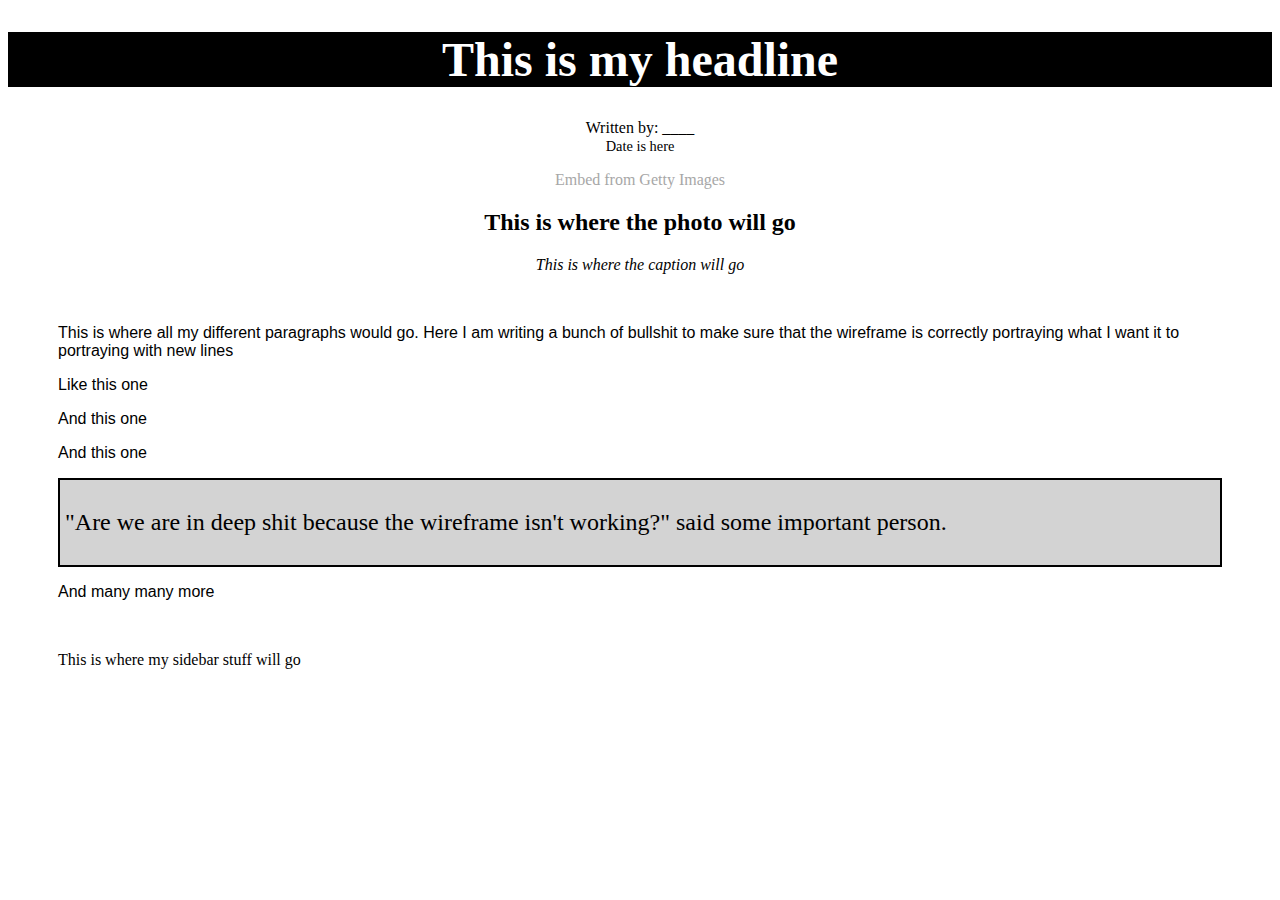
==== JOUR352exam/index.html @ a1483f26 "Add files via upload" ====
<!doctype html>
<html class="no-js" lang="en" dir="ltr">
<head>
<meta charset="utf-8">
<meta http-equiv="x-ua-compatible" content="ie=edge">
<meta name="viewport" content="width=device-width, initial-scale=1.0">
<title>Bode Ramsay - Exam for JOUR352</title>
<link rel="stylesheet" href="css/style.css">
<link rel="stylesheet" href="css/foundation.css">

<!-- FILL OUT META TAGS! -->
<meta name="description" content="">
<meta name="author" content="">

<!--TWITTER SUMMARY CARD-->
<meta name="twitter:card" content="summary_large_image">
<meta name="twitter:title" content="">

<!--OPEN GRAPH CARD-->
<meta property="og:title" content="">
<meta property="og:site_name" content="">
<meta property="og:url" content="">
<meta property="og:description" content="">
<meta property="og:type" content="website">
<meta property="og:image" content="Photo3.jpg">

</head>
<body>

    <div class = "grid-container">

    <div class = "grid-x grid-padding-x">

    <div id = "topHeader" class = "large-12 cell">
        <h1>This is my headline</h1>
    </div>

    <div id = "authorDate" class = "large-12 cell">
        <p>Written by: ____<br><span id="smallText">Date is here</span></p>
    </div>

    <div id = "mainPhoto" class = "large-12 cell">
        <!--Insert photo/multimedia here -->
        <a id='9Lv6cbrmQAx93Ws_ly1wvg' class='gie-single' href='http://www.gettyimages.com/detail/sb10065571a-001' target='_blank' style='color:#a7a7a7;text-decoration:none;font-weight:normal !important;border:none;display:inline-block;'>Embed from Getty Images</a><script>window.gie=window.gie||function(c){(gie.q=gie.q||[]).push(c)};gie(function(){gie.widgets.load({id:'9Lv6cbrmQAx93Ws_ly1wvg',sig:'90yk5d7h2U7V2ior_7IcAEV6jKkW2nj6ivL8jGWXTao=',w:'393px',h:'435px',items:'sb10065571a-001',caption: false ,tld:'com',is360: false })});</script><script src='//embed-cdn.gettyimages.com/widgets.js' charset='utf-8' async></script>
        <h2>This is where the photo will go</h2>
    </div>
    <div id="caption" class = "large-12 cell">
        <p><i>This is where the caption will go</i></p>
    </div>

    <div id="mainText" class="large-8 medium-8 small-12 cell">
        <p>This is where all my different paragraphs would go. Here I am writing a bunch of bullshit to make sure that the wireframe is correctly portraying what I want it to portraying with new lines</p>
        <p>Like this one</p> 
        <p>And this one</p> 
        <p>And this one</p> 

        <div id="pullquote">
            <p>"Are we are in deep shit because the wireframe isn't working?" said some important person.</p>
        </div>

        <p>And many many more</p>

    </div>

    <div id="sidebar" class="large-4 medium-4 cell">
        <p>This is where my sidebar stuff will go</p>


    </div>


    </div>
    </div>



</body>
</html>
---- JOUR352exam/css/style.css ----
h1 {
    color: white;
    text-align: center;
    font-size: 3em;
}

#topHeader {
    background-color: black;
    width: 100%;
}

#authorDate {
    text-align: center;
}

#smallText {
    font-size: 90%;
}

#mainPhoto {
    text-align: center;
    display: block;
    margin-left: auto;
    margin-right: auto;
    width: 50%;
}

#caption {
    text-align: center;
    display: block;
    margin-left: auto;
    margin-right: auto;
    width: 50%;
} 

#mainText {
   font-family: Arial, Helvetica, sans-serif;
   margin: 50px;
}

#pullquote {
    font-family: 'Times New Roman', Times, serif;
    font-size: 150%;
    background-color: lightgray;
    border: 2px solid black;
    padding: 5px;
    
}

#sidebar {
    margin: 50px;
}
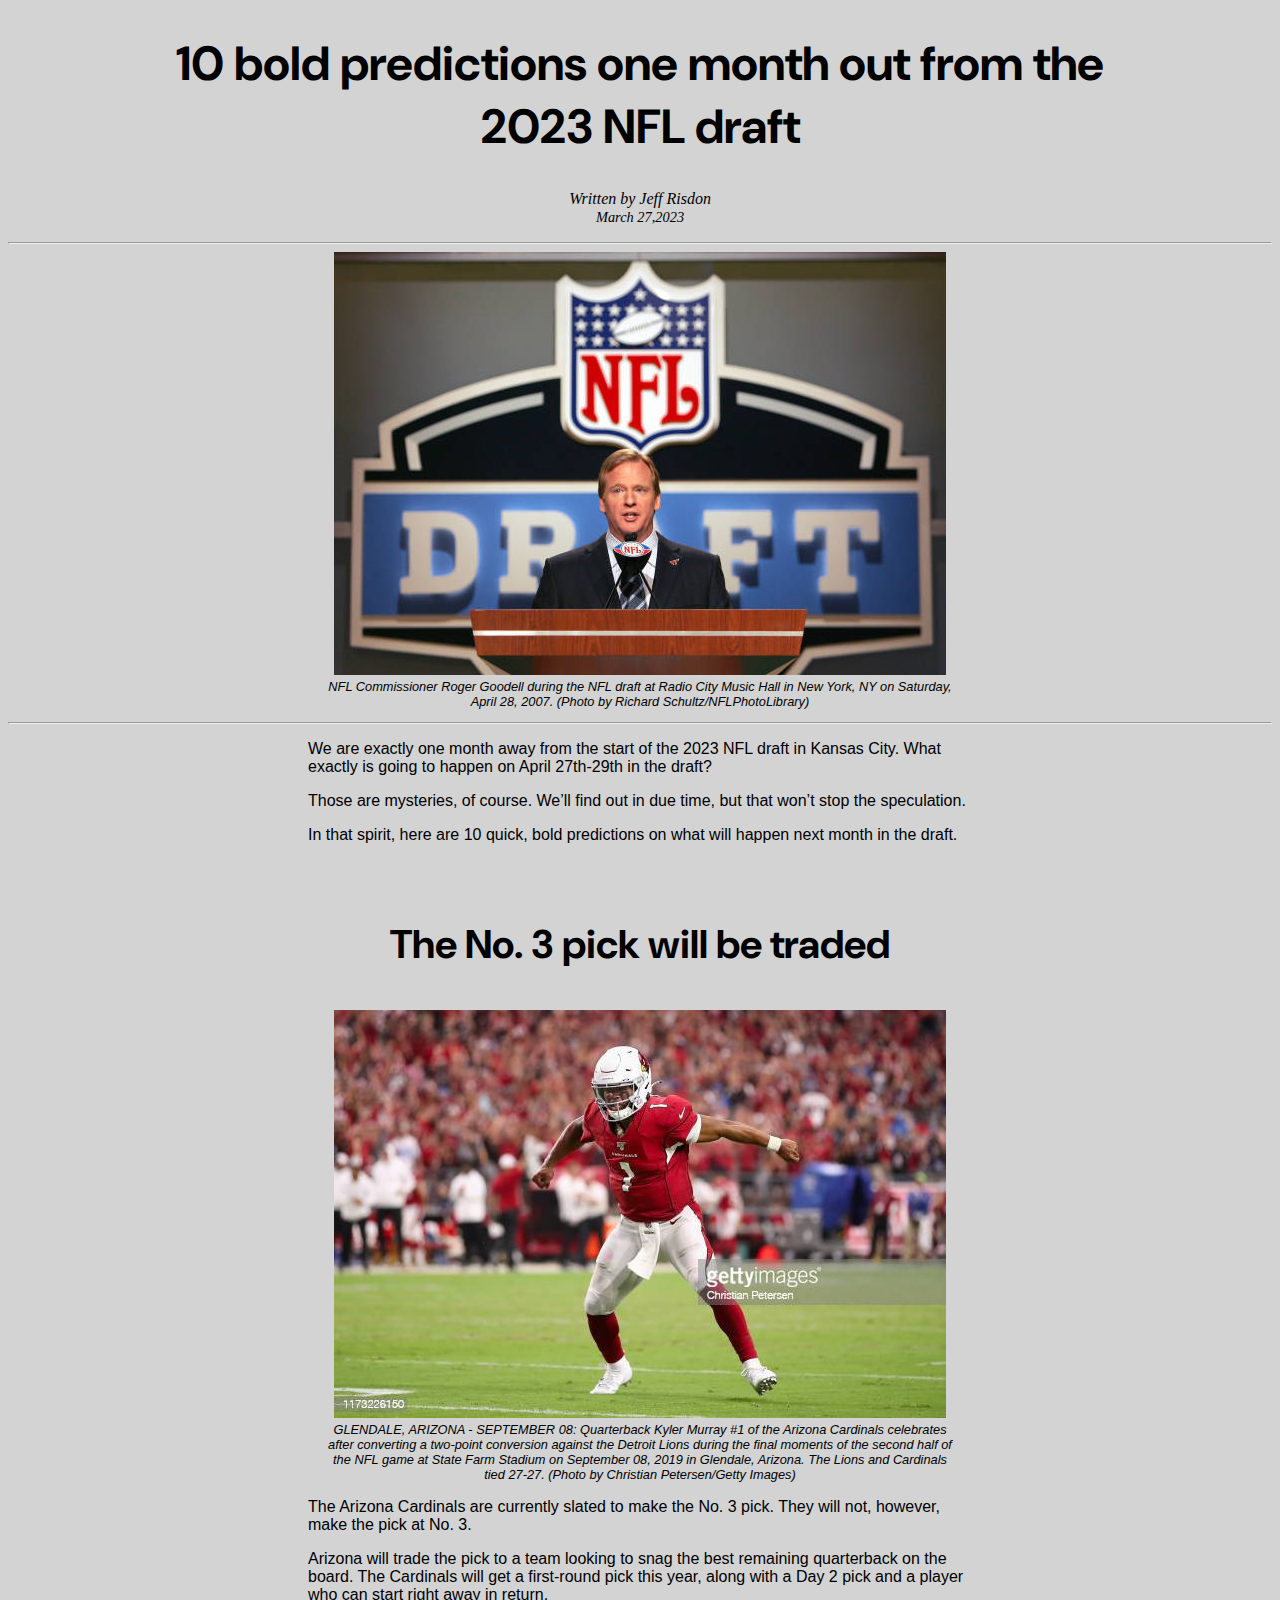
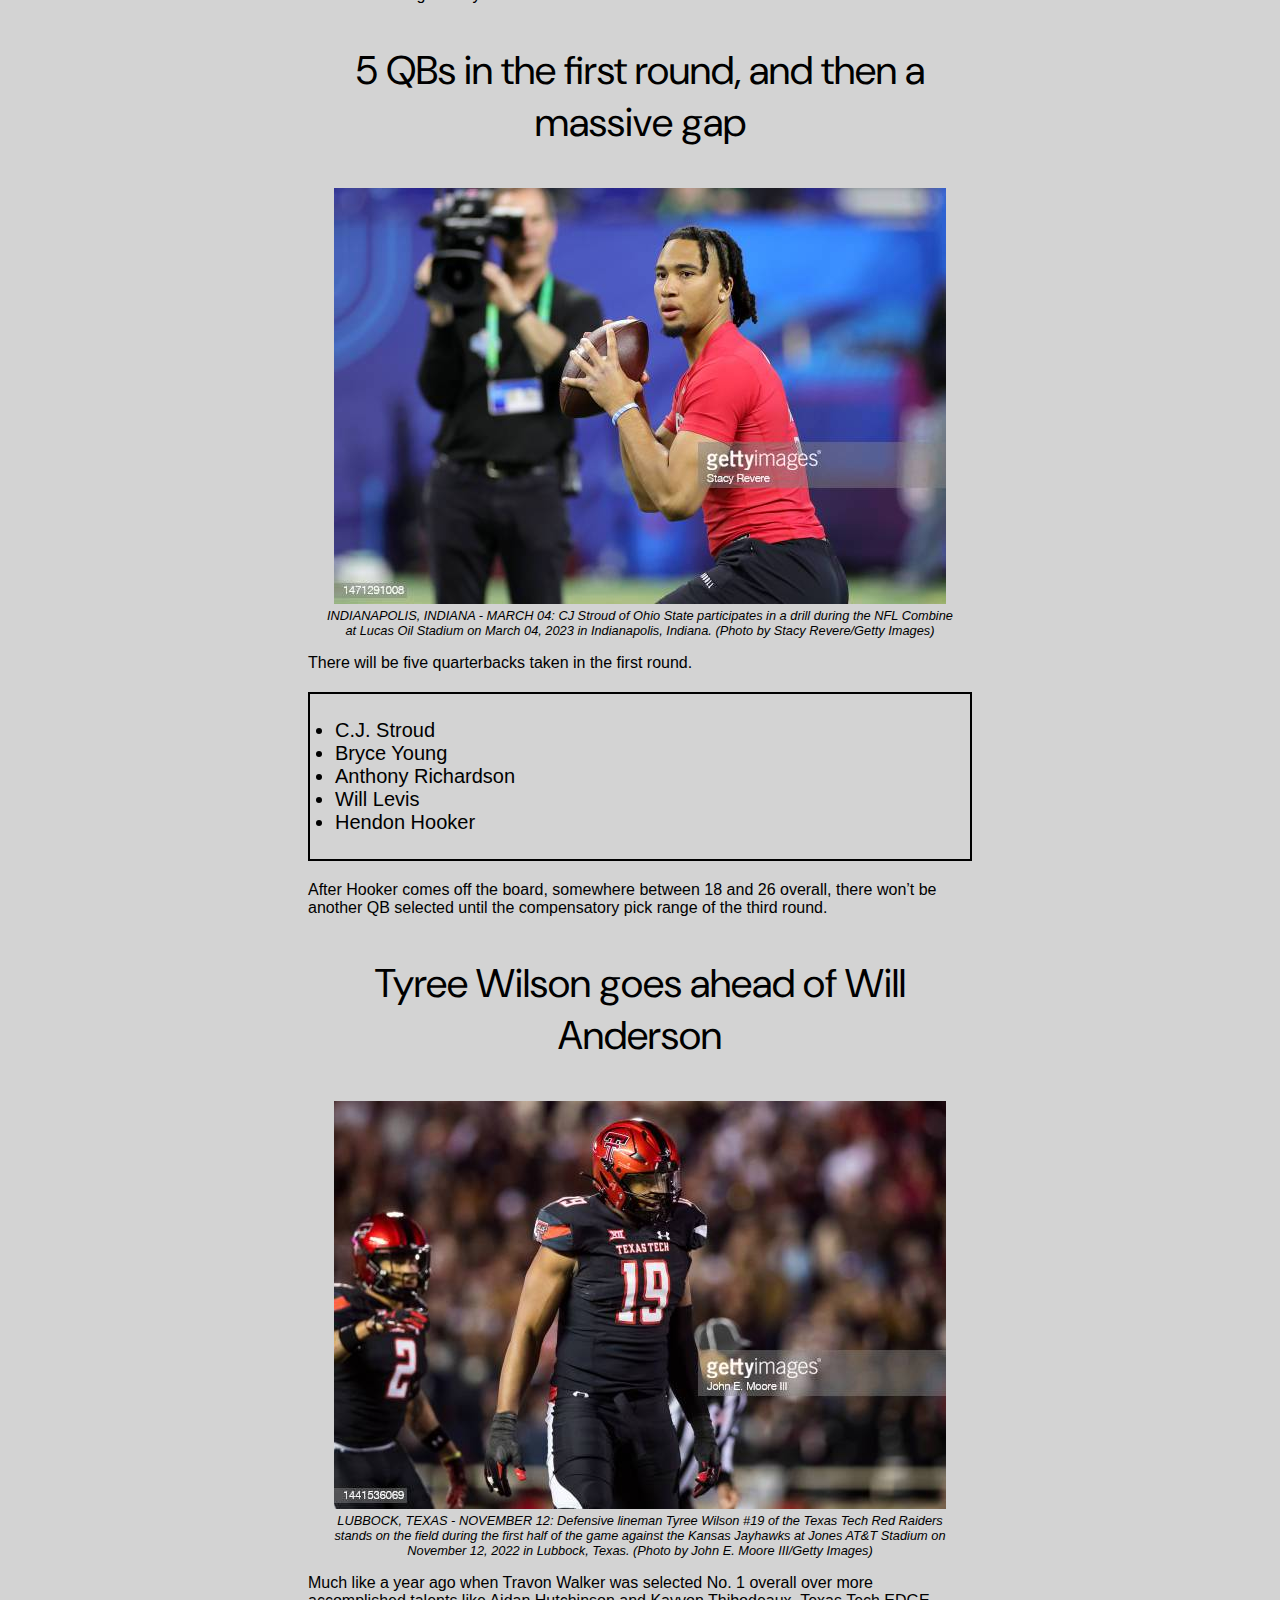
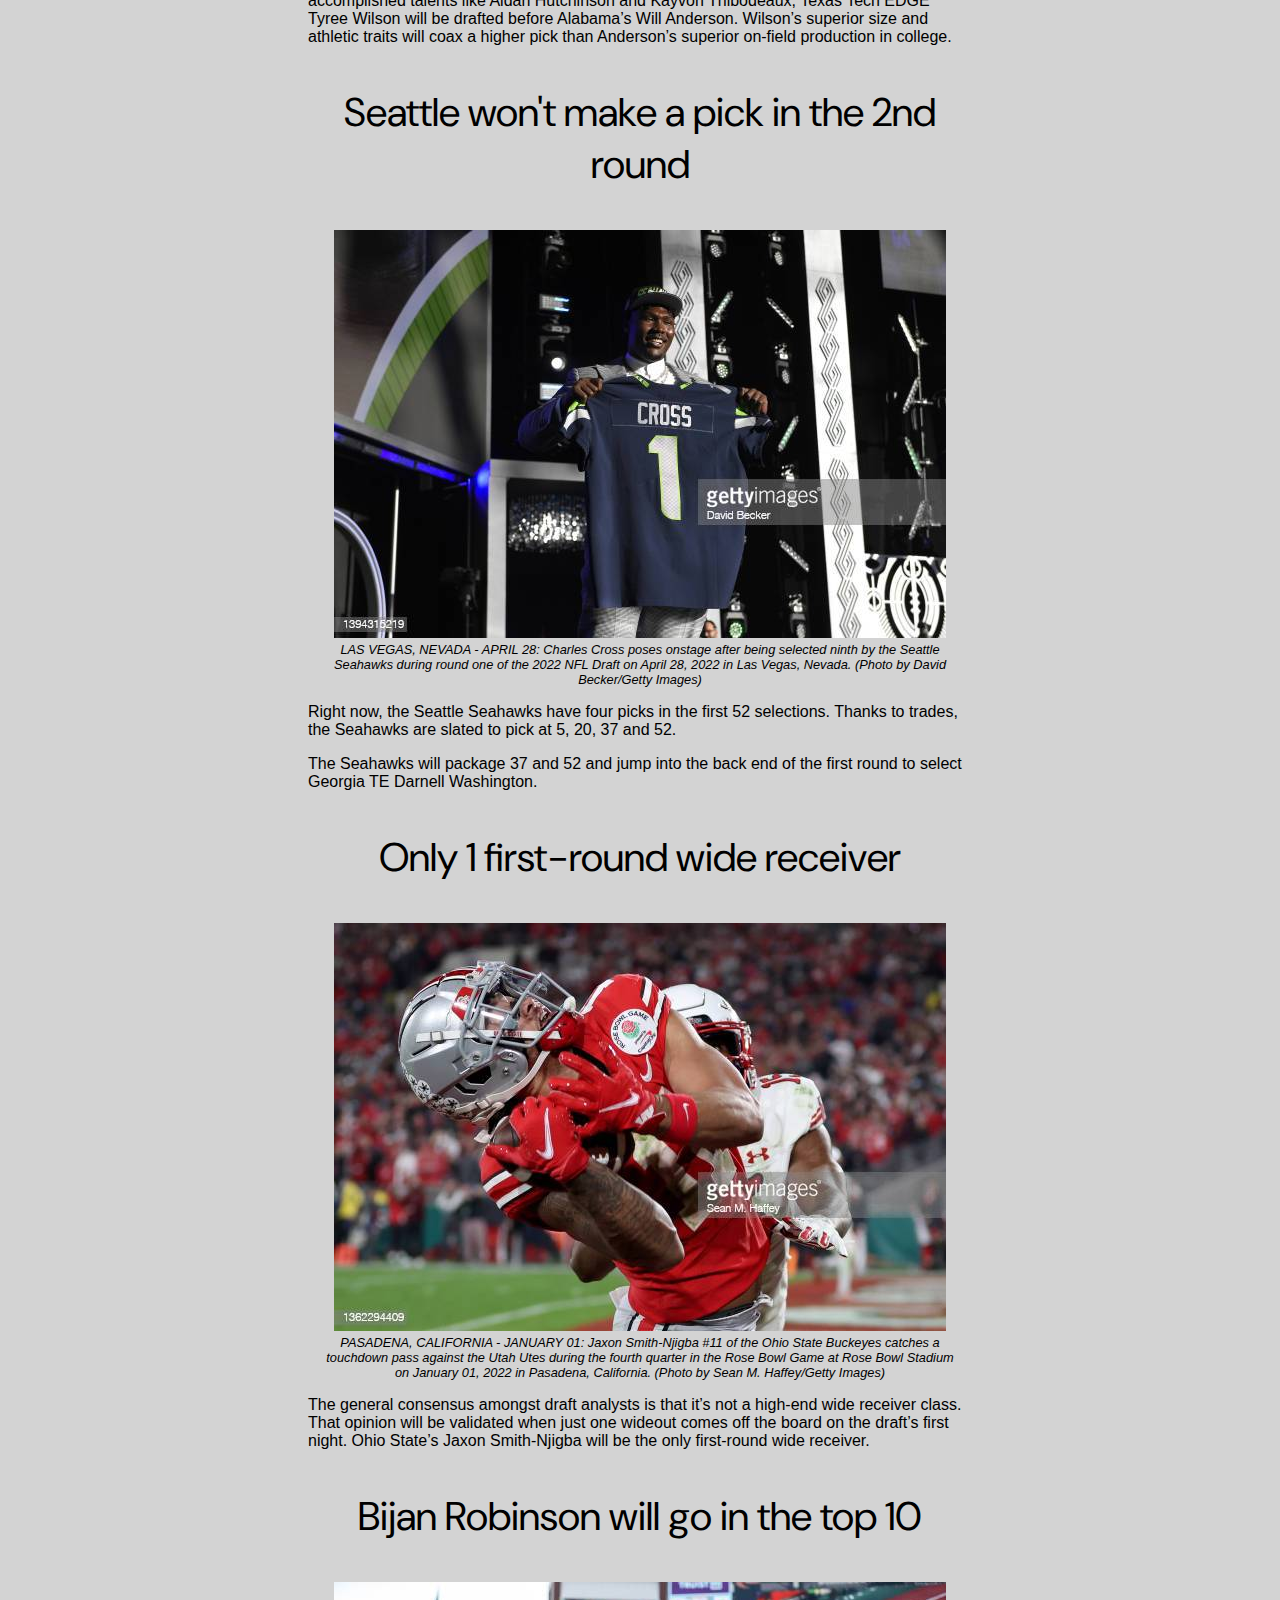
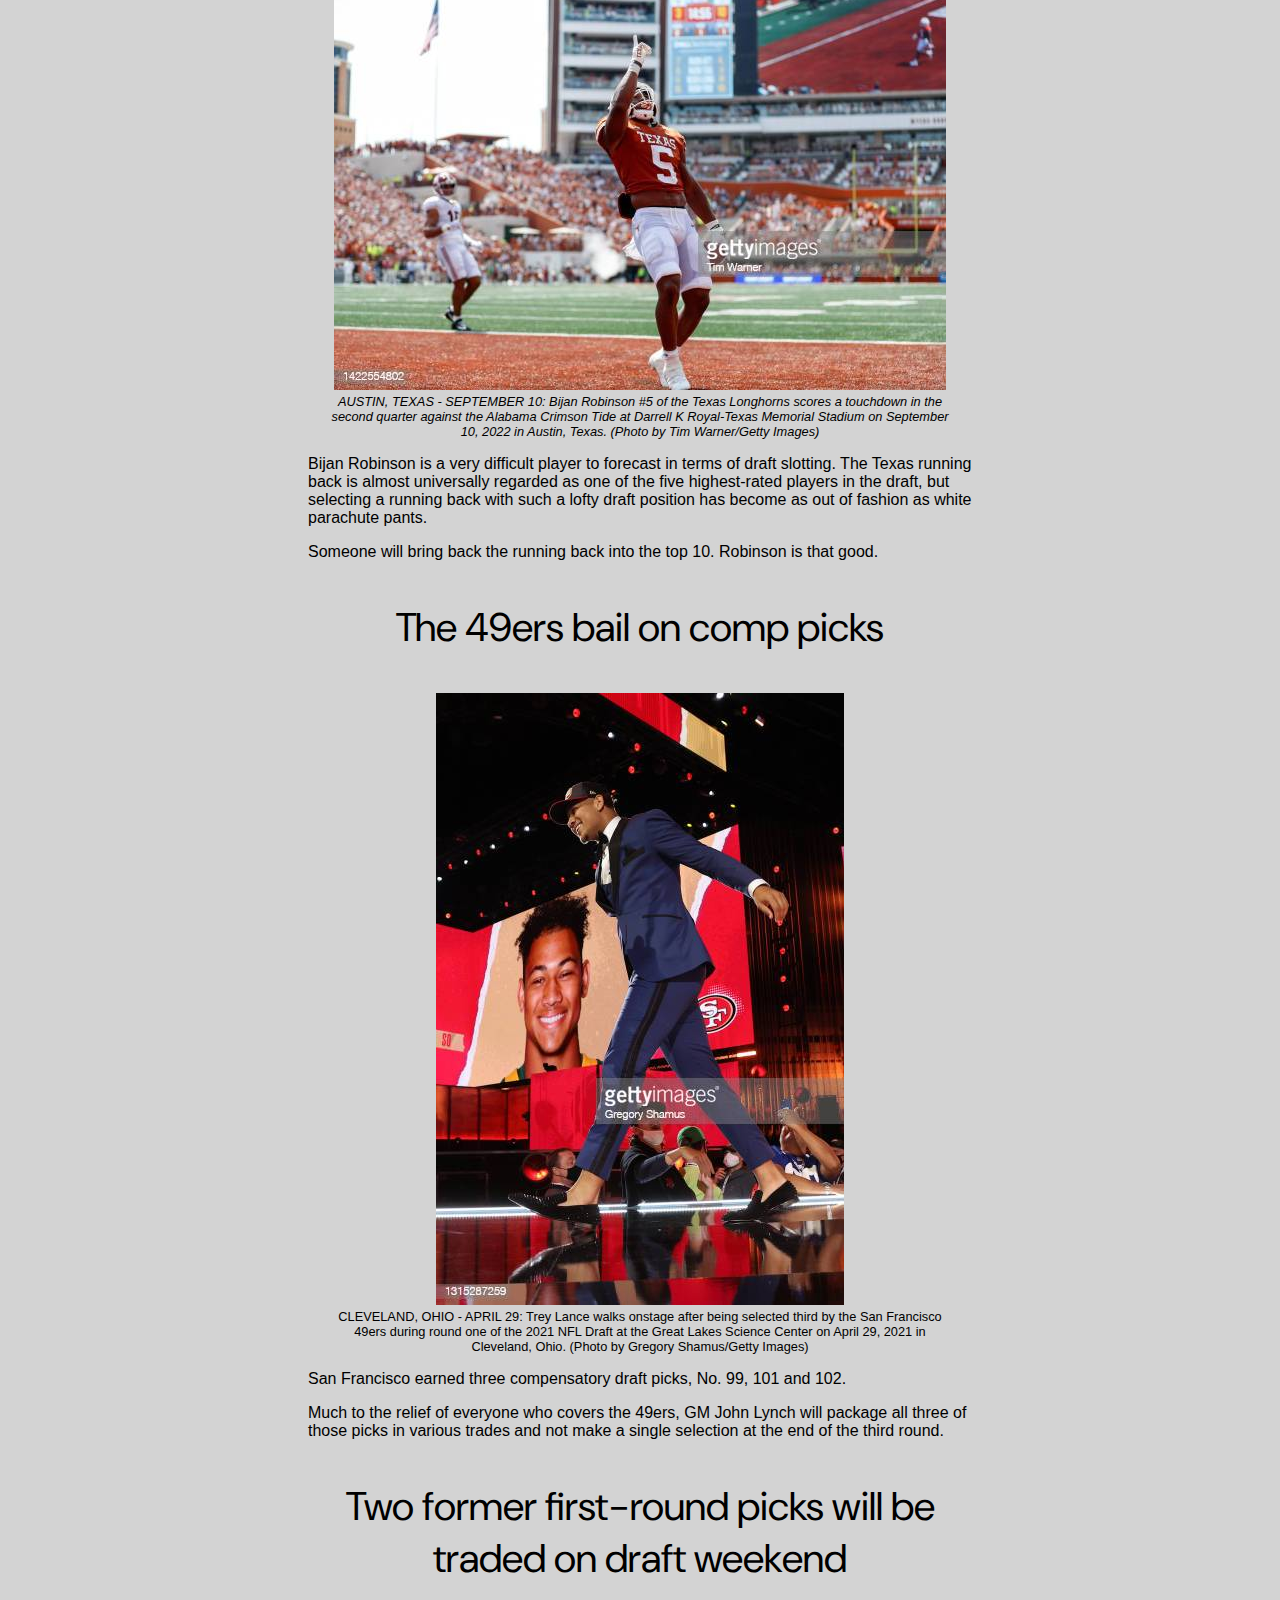
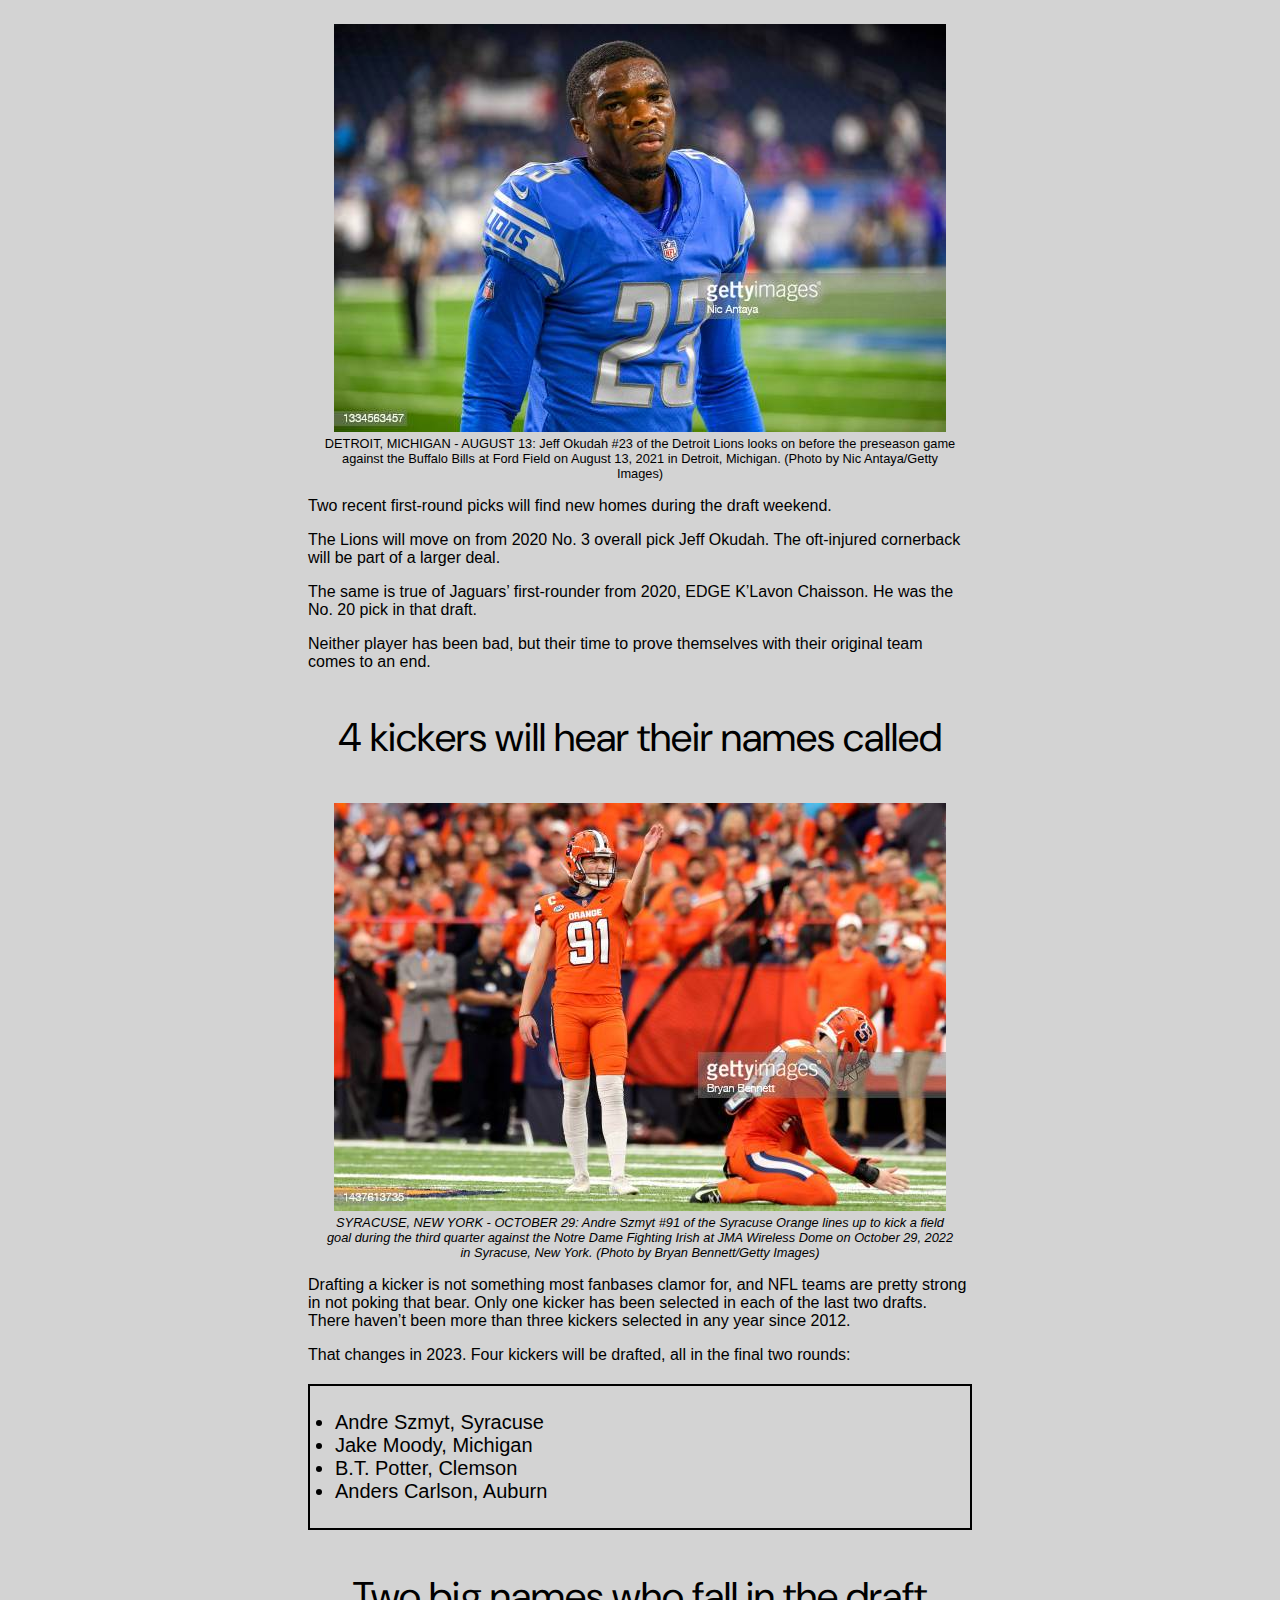
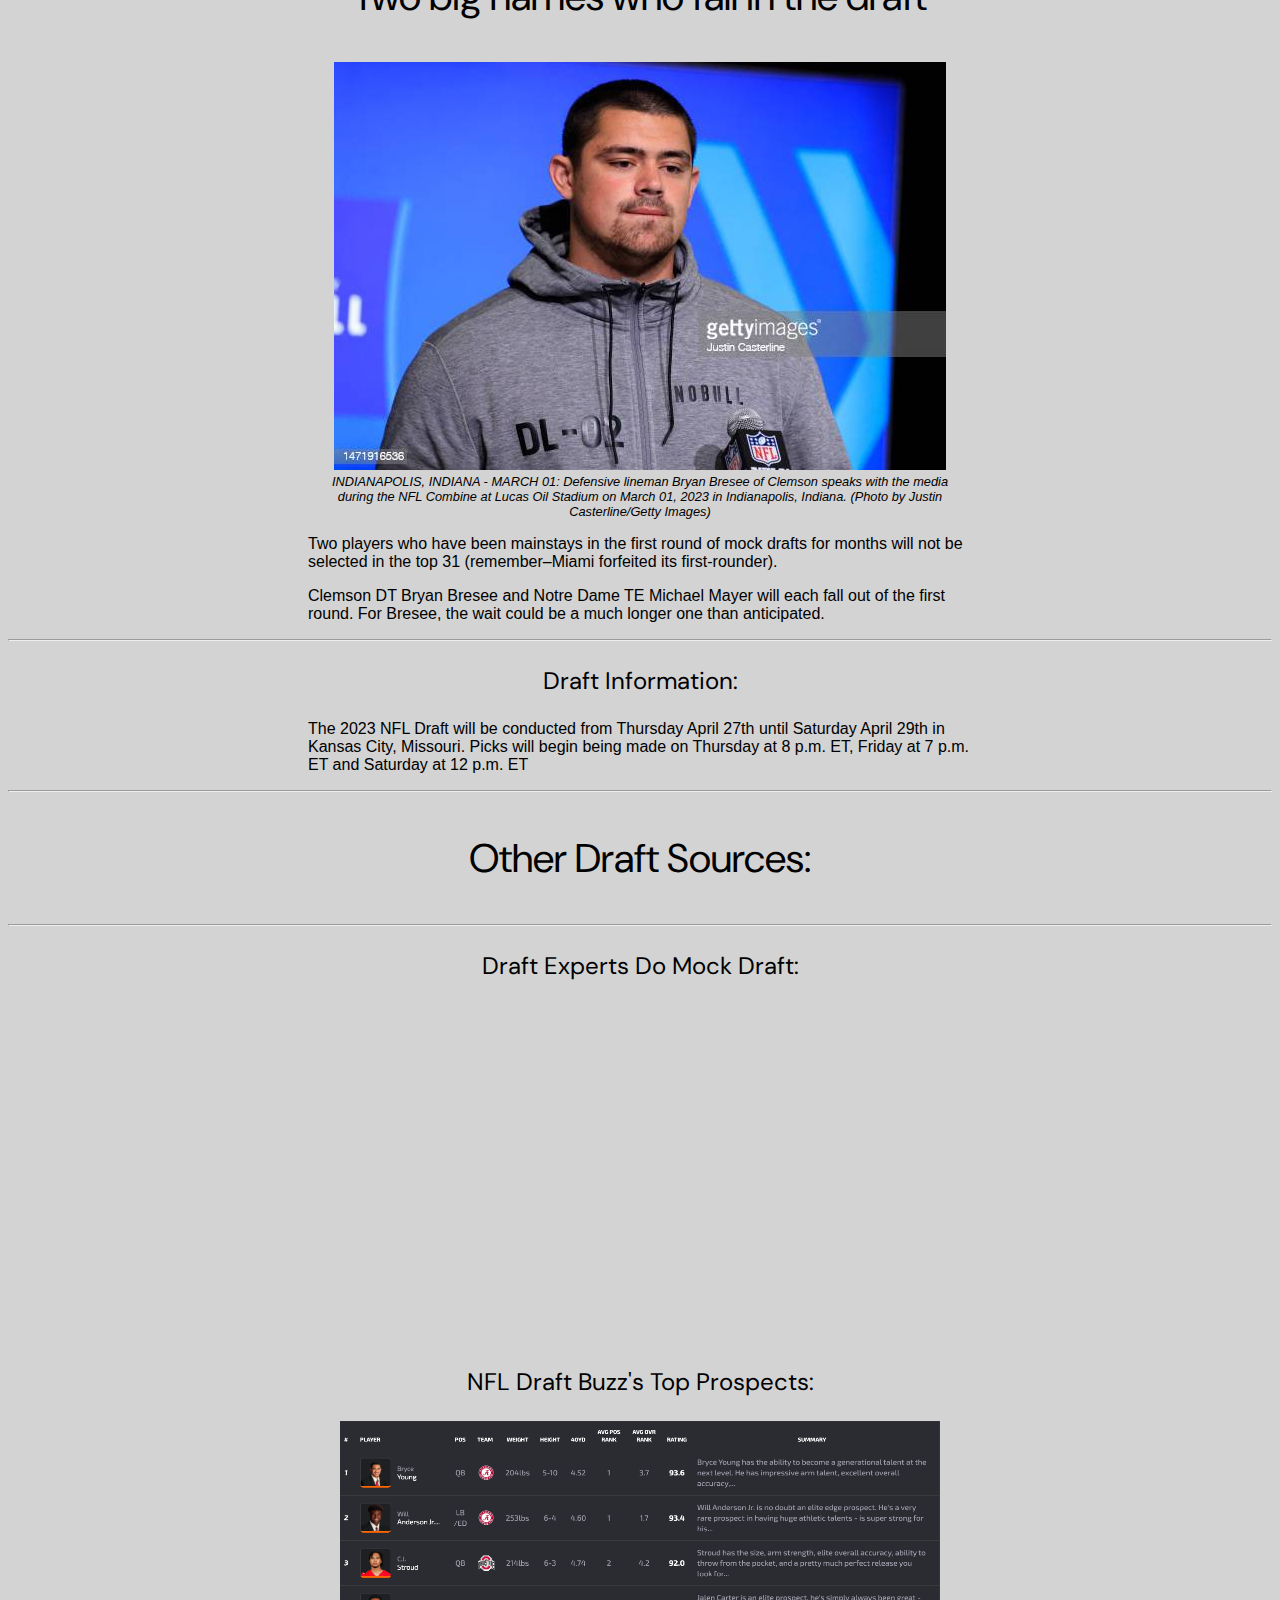
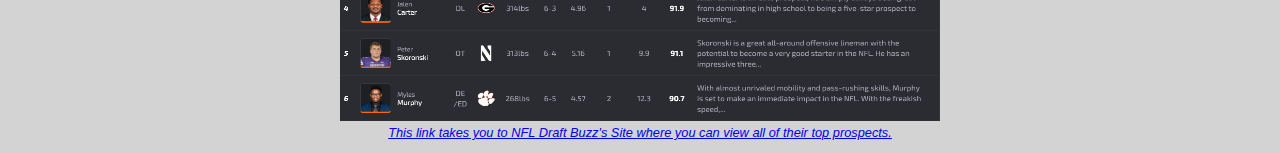
==== commit ff0ab1aa: "Add files via upload" ====
--- a/JOUR352exam/index.html
+++ b/JOUR352exam/index.html
@@ -4,25 +4,34 @@
 <meta charset="utf-8">
 <meta http-equiv="x-ua-compatible" content="ie=edge">
 <meta name="viewport" content="width=device-width, initial-scale=1.0">
-<title>Bode Ramsay - Exam for JOUR352</title>
-<link rel="stylesheet" href="css/style.css">
-<link rel="stylesheet" href="css/foundation.css">
-
-<!-- FILL OUT META TAGS! -->
-<meta name="description" content="">
-<meta name="author" content="">
-
-<!--TWITTER SUMMARY CARD-->
-<meta name="twitter:card" content="summary_large_image">
-<meta name="twitter:title" content="">
-
-<!--OPEN GRAPH CARD-->
-<meta property="og:title" content="">
-<meta property="og:site_name" content="">
-<meta property="og:url" content="">
-<meta property="og:description" content="">
-<meta property="og:type" content="website">
-<meta property="og:image" content="Photo3.jpg">
+<title>10 bold predictions one month out from the 2023 NFL draft</title>
+<link rel="stylesheet" href="css/app.css">
+<link rel="preconnect" href="https://fonts.googleapis.com">
+<link rel="preconnect" href="https://fonts.gstatic.com" crossorigin>
+<link href="https://fonts.googleapis.com/css2?family=DM+Sans:wght@700&family=Space+Mono&display=swap" rel="stylesheet">
+
+
+  <!-- HTML Meta Tags -->
+  <title>10 bold predictions one month out from the 2023 NFL draft</title>
+  <meta name="description" content="One month away from the 2023 NFL draft kickoff, here are 10 bold takes on what will happen">
+
+  <!-- Facebook Meta Tags -->
+  <meta property="og:url" content="https://draftwire.usatoday.com/lists/2023-nfl-draft-10-bold-predictions-trades-draft-projections/">
+  <meta property="og:type" content="website">
+  <meta property="og:title" content="10 bold predictions one month out from the 2023 NFL draft">
+  <meta property="og:description" content="One month away from the 2023 NFL draft kickoff, here are 10 bold takes on what will happen">
+  <meta property="og:image" content="https://draftwire.usatoday.com/wp-content/uploads/sites/72/2023/03/USATSI_18171364-e1679948447850.jpg?w=1024&h=576&crop=1">
+
+  <!-- Twitter Meta Tags -->
+  <meta name="twitter:card" content="summary_large_image">
+  <meta property="twitter:domain" content="draftwire.usatoday.com">
+  <meta property="twitter:url" content="https://draftwire.usatoday.com/lists/2023-nfl-draft-10-bold-predictions-trades-draft-projections/">
+  <meta name="twitter:title" content="10 bold predictions one month out from the 2023 NFL draft">
+  <meta name="twitter:description" content="One month away from the 2023 NFL draft kickoff, here are 10 bold takes on what will happen">
+  <meta name="twitter:image" content="https://draftwire.usatoday.com/wp-content/uploads/sites/72/2023/03/USATSI_18171364-e1679948447850.jpg?w=1024&h=576&crop=1">
+
+  <!-- Meta Tags Generated via https://www.opengraph.xyz -->
+
 
 </head>
 <body>
@@ -31,43 +40,258 @@
 
     <div class = "grid-x grid-padding-x">
 
-    <div id = "topHeader" class = "large-12 cell">
-        <h1>This is my headline</h1>
-    </div>
-
-    <div id = "authorDate" class = "large-12 cell">
-        <p>Written by: ____<br><span id="smallText">Date is here</span></p>
-    </div>
-
-    <div id = "mainPhoto" class = "large-12 cell">
+    <div id = "topHeader">
+        <h1>10 bold predictions one month out from the 2023 NFL draft</h1>
+    </div>
+
+    <div id = "authorDate">
+        <p><i>Written by Jeff Risdon<br><span id="smallText">March 27,2023</i></span></p>
+    </div>
+
+    <hr>
+
+    <div id = "Photo">
         <!--Insert photo/multimedia here -->
-        <a id='9Lv6cbrmQAx93Ws_ly1wvg' class='gie-single' href='http://www.gettyimages.com/detail/sb10065571a-001' target='_blank' style='color:#a7a7a7;text-decoration:none;font-weight:normal !important;border:none;display:inline-block;'>Embed from Getty Images</a><script>window.gie=window.gie||function(c){(gie.q=gie.q||[]).push(c)};gie(function(){gie.widgets.load({id:'9Lv6cbrmQAx93Ws_ly1wvg',sig:'90yk5d7h2U7V2ior_7IcAEV6jKkW2nj6ivL8jGWXTao=',w:'393px',h:'435px',items:'sb10065571a-001',caption: false ,tld:'com',is360: false })});</script><script src='//embed-cdn.gettyimages.com/widgets.js' charset='utf-8' async></script>
-        <h2>This is where the photo will go</h2>
-    </div>
-    <div id="caption" class = "large-12 cell">
-        <p><i>This is where the caption will go</i></p>
-    </div>
-
-    <div id="mainText" class="large-8 medium-8 small-12 cell">
-        <p>This is where all my different paragraphs would go. Here I am writing a bunch of bullshit to make sure that the wireframe is correctly portraying what I want it to portraying with new lines</p>
-        <p>Like this one</p> 
-        <p>And this one</p> 
-        <p>And this one</p> 
-
-        <div id="pullquote">
-            <p>"Are we are in deep shit because the wireframe isn't working?" said some important person.</p>
-        </div>
-
-        <p>And many many more</p>
-
-    </div>
-
-    <div id="sidebar" class="large-4 medium-4 cell">
-        <p>This is where my sidebar stuff will go</p>
-
-
-    </div>
-
+        <img src="images/NFLDraftImage.jpeg" alt = "Roger Goodell at the Draft">
+        <p id = "caption"><i>NFL Commissioner Roger Goodell during the NFL draft at Radio City Music Hall in New York, 
+            NY on Saturday, April 28, 2007. (Photo by Richard Schultz/NFLPhotoLibrary)</i></p>
+    </div>
+    <hr>
+    <div id="mainText">
+        <p>We are exactly one month away from the start of the 2023 NFL draft in Kansas City. What exactly is going to 
+            happen on April 27th-29th in the draft?</p>
+
+        <p>Those are mysteries, of course. We’ll find out in due time, but that won’t stop the speculation.</p> 
+
+        <p>In that spirit, here are 10 quick, bold predictions on what will happen next month in the draft.</p> <br>
+
+        <p id="listItem"><strong>The No. 3 pick will be traded</strong></p> 
+        <!--used 'list item' to create the titles of each prediction -->
+    </div>
+
+
+    <!--Throughout the text I broke it up between the main text and the photos and captions, each getting their own div tag-->
+    <div id="Photo">
+        <img src="images/KylerMurrayPhoto.jpeg" alt = "Photo of Kyler Murray">
+        <p id="caption"><i>GLENDALE, ARIZONA - SEPTEMBER 08: Quarterback Kyler Murray #1 of the Arizona Cardinals celebrates 
+            after converting a two-point conversion against the Detroit Lions during the final moments of the second half of 
+            the NFL game at State Farm Stadium on September 08, 2019 in Glendale, Arizona. The Lions and Cardinals tied 27-27. 
+            (Photo by Christian Petersen/Getty Images)</i></p>
+    </div>
+    <!--The caption above has its own id tag to ensure the correct font size and attributes -->
+
+
+    <div id="mainText">
+        <p>The Arizona Cardinals are currently slated to make the No. 3 pick. They will not, however, make the pick at No. 3.</p>
+
+        <p>Arizona will trade the pick to a team looking to snag the best remaining quarterback on the board. The Cardinals 
+            will get a first-round pick this year, along with a Day 2 pick and a player who can start right away in return.</p>
+        <p id="listItem">5 QBs in the first round, and then a massive gap</p>
+    </div>
+
+    <div id="Photo">
+        <img src="images/CJStroud.jpeg" alt="CJ Stroud Throwing at the Combine">
+        <p id="caption"><i>INDIANAPOLIS, INDIANA - MARCH 04: CJ Stroud of Ohio State participates in a drill during the NFL 
+            Combine at Lucas Oil Stadium on March 04, 2023 in Indianapolis, Indiana. (Photo by Stacy Revere/Getty Images)</i></p>
+    </div>
+
+    <div id="mainText">
+        <p>There will be five quarterbacks taken in the first round.</p>
+
+    </div>
+
+    <div>
+        <ul>
+            <li>C.J. Stroud</li>
+            <li>Bryce Young</li>
+            <li>Anthony Richardson</li>
+            <li>Will Levis</li>
+            <li>Hendon Hooker</li>
+        </ul>
+    </div>
+
+    <div id="mainText">
+        <p>After Hooker comes off the board, somewhere between 18 and 26 overall, there won’t be another QB selected until 
+            the compensatory pick range of the third round.</p>
+        <p id="listItem">Tyree Wilson goes ahead of Will Anderson</p>
+    </div>
+    
+    <div id="Photo">
+        <img src="images/TyreeWilson.jpeg" alt="Tyree Wilson stands on field vs. Kansas">
+        <p id="caption"><i>LUBBOCK, TEXAS - NOVEMBER 12: Defensive lineman Tyree Wilson #19 of the Texas Tech Red Raiders 
+            stands on the field during the first half of the game against the Kansas Jayhawks at Jones AT&T Stadium on 
+            November 12, 2022 in Lubbock, Texas. (Photo by John E. Moore III/Getty Images)</i></p>
+    </div>
+
+    <div id="mainText">
+        <p>Much like a year ago when Travon Walker was selected No. 1 overall over more accomplished talents like Aidan 
+            Hutchinson and Kayvon Thibodeaux, Texas Tech EDGE Tyree Wilson will be drafted before Alabama’s Will Anderson. 
+            Wilson’s superior size and athletic traits will coax a higher pick than Anderson’s superior on-field production 
+            in college.</p>
+        <p id="listItem">Seattle won't make a pick in the 2nd round</p>
+    </div>
+
+    <div id="Photo">
+        <img src="images/SeattleDraft.jpeg" alt="Seattle 2022 1st Round Pick, Charles Cross">
+        <p id="caption"><i>LAS VEGAS, NEVADA - APRIL 28: Charles Cross poses onstage after being selected ninth by the 
+            Seattle Seahawks during round one of the 2022 NFL Draft on April 28, 2022 in Las Vegas, Nevada. (Photo by David 
+            Becker/Getty Images)</i></p>
+    </div>
+
+    <div id="mainText">
+        <p>Right now, the Seattle Seahawks have four picks in the first 52 selections. Thanks to trades, the Seahawks are 
+            slated to pick at 5, 20, 37 and 52.</p>
+    
+        <p>The Seahawks will package 37 and 52 and jump into the back end of the first round to select Georgia TE Darnell 
+            Washington.</p>
+        <p id="listItem">Only 1 first-round wide receiver</p>
+    </div>
+
+    <div id="Photo">
+        <img src="images/JaxonSmith-Njigba.jpeg" alt="Jaxon Smith-Njigba makes catch over the shoulder">
+        <p id="caption"><i>PASADENA, CALIFORNIA - JANUARY 01: Jaxon Smith-Njigba #11 of the Ohio State Buckeyes catches a 
+            touchdown pass against the Utah Utes during the fourth quarter in the Rose Bowl Game at Rose Bowl Stadium on 
+            January 01, 2022 in Pasadena, California. (Photo by Sean M. Haffey/Getty Images)</i></p>
+    </div>
+
+    <div id="mainText">
+        <p>The general consensus amongst draft analysts is that it’s not a high-end wide receiver class. That opinion will 
+            be validated when just one wideout comes off the board on the draft’s first night. Ohio State’s Jaxon Smith-Njigba 
+            will be the only first-round wide receiver.</p>
+    
+        <p id="listItem">Bijan Robinson will go in the top 10</p>
+    </div>
+
+    <div id="Photo">
+        <img src="images/BijanRobinson.jpeg" alt="Bijan Robinson Scores touchdown">
+        <p id="caption"><i>AUSTIN, TEXAS - SEPTEMBER 10: Bijan Robinson #5 of the Texas Longhorns scores a touchdown in the 
+            second quarter against the Alabama Crimson Tide at Darrell K Royal-Texas Memorial Stadium on September 10, 2022 
+            in Austin, Texas. (Photo by Tim Warner/Getty Images)</i></p>
+    </div>
+
+    <div id="mainText">
+        <p>Bijan Robinson is a very difficult player to forecast in terms of draft slotting. The Texas running back is almost 
+            universally regarded as one of the five highest-rated players in the draft, but selecting a running back with such 
+            a lofty draft position has become as out of fashion as white parachute pants.</p>
+        
+        <p>Someone will bring back the running back into the top 10. Robinson is that good.</p>
+
+        <p id="listItem">The 49ers bail on comp picks</p>
+    </div>
+
+    <div id="Photo">
+        <img src="images/49ersDraft.jpeg" alt="Trey Lance walks across stage after being drafted">
+        <p id="caption">CLEVELAND, OHIO - APRIL 29: Trey Lance walks onstage after being selected third by the San Francisco 
+            49ers during round one of the 2021 NFL Draft at the Great Lakes Science Center on April 29, 2021 in Cleveland, 
+            Ohio. (Photo by Gregory Shamus/Getty Images)</p>
+    </div>
+
+    <div id="mainText">
+        <p>San Francisco earned three compensatory draft picks, No. 99, 101 and 102.</p>
+        <p>Much to the relief of everyone who covers the 49ers, GM John Lynch will package all three of those picks in various 
+            trades and not make a single selection at the end of the third round.</p>
+    
+        <p id="listItem">Two former first-round picks will be traded on draft weekend</p>
+    </div>
+
+    <div id = "Photo">
+        <img src="images/JeffOkudah.jpeg" alt="Jeff Okudah walks across field">
+        <p id="caption">DETROIT, MICHIGAN - AUGUST 13: Jeff Okudah #23 of the Detroit Lions looks on before the preseason 
+            game against the Buffalo Bills at Ford Field on August 13, 2021 in Detroit, Michigan. (Photo by Nic Antaya/Getty 
+            Images)</p>
+    </div>
+
+    <div id="mainText">
+        <p>Two recent first-round picks will find new homes during the draft weekend.</p>
+
+        <p>The Lions will move on from 2020 No. 3 overall pick Jeff Okudah. The oft-injured cornerback will be part of a 
+            larger deal.</p>
+    
+        <p>The same is true of Jaguars’ first-rounder from 2020, EDGE K’Lavon Chaisson. He was the No. 20 pick in that draft.</p>
+    
+        <p>Neither player has been bad, but their time to prove themselves with their original team comes to an end.</p>
+
+        <p id="listItem">4 kickers will hear their names called</p>
+    </div>
+
+    <div id="Photo">
+        <img src="images/AndreSzmyt.jpeg" alt="Andre Szmyt lines up field goal">
+        <p id="caption"><i>SYRACUSE, NEW YORK - OCTOBER 29: Andre Szmyt #91 of the Syracuse Orange lines up to kick a field 
+            goal during the third quarter against the Notre Dame Fighting Irish at JMA Wireless Dome on October 29, 2022 in 
+            Syracuse, New York. (Photo by Bryan Bennett/Getty Images)</i></p>
+    </div>
+
+    <div id="mainText">
+        <p>Drafting a kicker is not something most fanbases clamor for, and NFL teams are pretty strong in not poking that 
+            bear. Only one kicker has been selected in each of the last two drafts. There haven’t been more than three kickers 
+            selected in any year since 2012.</p>
+    
+        <p>That changes in 2023. Four kickers will be drafted, all in the final two rounds:</p>
+
+    </div>
+
+    <div>
+        <ul>
+            <li>Andre Szmyt, Syracuse</li>
+            <li>Jake Moody, Michigan</li>
+            <li>B.T. Potter, Clemson</li>
+            <li>Anders Carlson, Auburn</li>
+        </ul>
+    </div>  
+
+    <div id="mainText">
+        <p id="listItem">Two big names who fall in the draft</p>
+    </div>
+
+    <div id="Photo">
+        <img src="images/BryanBresee.jpeg" alt="Bryan Bresee at NFL Combine">
+        <p id="caption"><i>INDIANAPOLIS, INDIANA - MARCH 01: Defensive lineman Bryan Bresee of Clemson speaks with the media 
+            during the NFL Combine at Lucas Oil Stadium on March 01, 2023 in Indianapolis, Indiana. (Photo by Justin 
+            Casterline/Getty Images)</i></p>
+    </div>
+
+    <div id="mainText">
+        <p>Two players who have been mainstays in the first round of mock drafts for months will not be selected in the top 
+            31 (remember–Miami forfeited its first-rounder).</p>
+   
+        <p>Clemson DT Bryan Bresee and Notre Dame TE Michael Mayer will each fall out of the first round. For Bresee, the 
+            wait could be a much longer one than anticipated.</p>
+    </div>
+    <hr>
+    <div id="mainText">
+        <p id="listItem2">Draft Information:</p>
+        <p>The 2023 NFL Draft will be conducted from Thursday April 27th until Saturday April 29th in Kansas City, Missouri. 
+            Picks will begin being made on Thursday at 8 p.m. ET, Friday at 7 p.m. ET and Saturday at 12 p.m. ET</p>
+    </div>
+    <hr>
+
+    <div id="mainText">
+        <p id="listItem">Other Draft Sources:</p>
+    </div>
+    <hr>
+
+    <div id="mainText">
+    <div id="listItem2">
+        <p>Draft Experts Do Mock Draft:</p>
+    </div>
+    </div>
+    <div id="Photo">
+        <iframe width="560" height="315" src="https://www.youtube.com/embed/Wd-Ub1xr4Do" title="YouTube video player" 
+        frameborder="0" allow="accelerometer; autoplay; clipboard-write; encrypted-media; gyroscope; picture-in-picture; 
+        web-share" allowfullscreen></iframe>
+    </div>
+        <br>
+    <div id="mainText">
+        <p id="listItem2">NFL Draft Buzz's Top Prospects:</p>
+    </div>
+
+    <div id="Photo">
+        <img width="600px" height="300px" src="images/DraftBigBoard.png" alt="NFL Buzz's Top Prospects">
+        <p id="caption"><i> <a href="https://www.nfldraftbuzz.com/positions/ALL/1/2023" target="_blank">This link takes you to 
+            NFL Draft Buzz's Site where you can view all of their top prospects.</a> </i></p>
+    </div>
+    </div>
+    
 
     </div>
     </div>
--- a/JOUR352exam/css/app.css
+++ b/JOUR352exam/css/app.css
@@ -0,0 +1,72 @@
+h1 {
+    text-align: center;
+    font-size: 3em;
+    font-family: 'DM Sans', sans-serif;
+    margin-left: 150px;
+    margin-right: 150px;
+}
+
+#topHeader {
+    width: 100%;
+}
+
+ul {
+    font-family: Arial, Helvetica, sans-serif;
+    font-size: 125%;
+    border: 2px solid black;
+    padding: 25px;
+    margin-left: 300px;
+    margin-right: 300px;
+}
+
+body {
+    background-color: lightgray;
+}
+
+#authorDate {
+    text-align: center;
+}
+
+#smallText {
+    font-size: 90%;
+}
+
+#Photo {
+    text-align: center;
+    display: block;
+    margin-left: auto;
+    margin-right: auto;
+    margin-top: 0;
+    width: 50%;
+}
+
+
+#caption {
+    text-align: center;
+    font-family: Arial, Helvetica, sans-serif;
+    font-size: 80%;
+    margin-top: 0;
+} 
+
+#mainText {
+   font-family: Arial, Helvetica, sans-serif;
+   margin-left: 300px;
+   margin-right: 300px;
+   margin-bottom: 0;
+}
+
+#listItem {
+    font-family: 'DM Sans', sans-serif;
+    font-size: 250%;
+    text-align: center;
+}
+
+#sidebar {
+    margin: 50px;
+}
+
+#listItem2 {
+    font-family: 'DM Sans', sans-serif;
+    font-size: 150%;
+    text-align: center;
+}